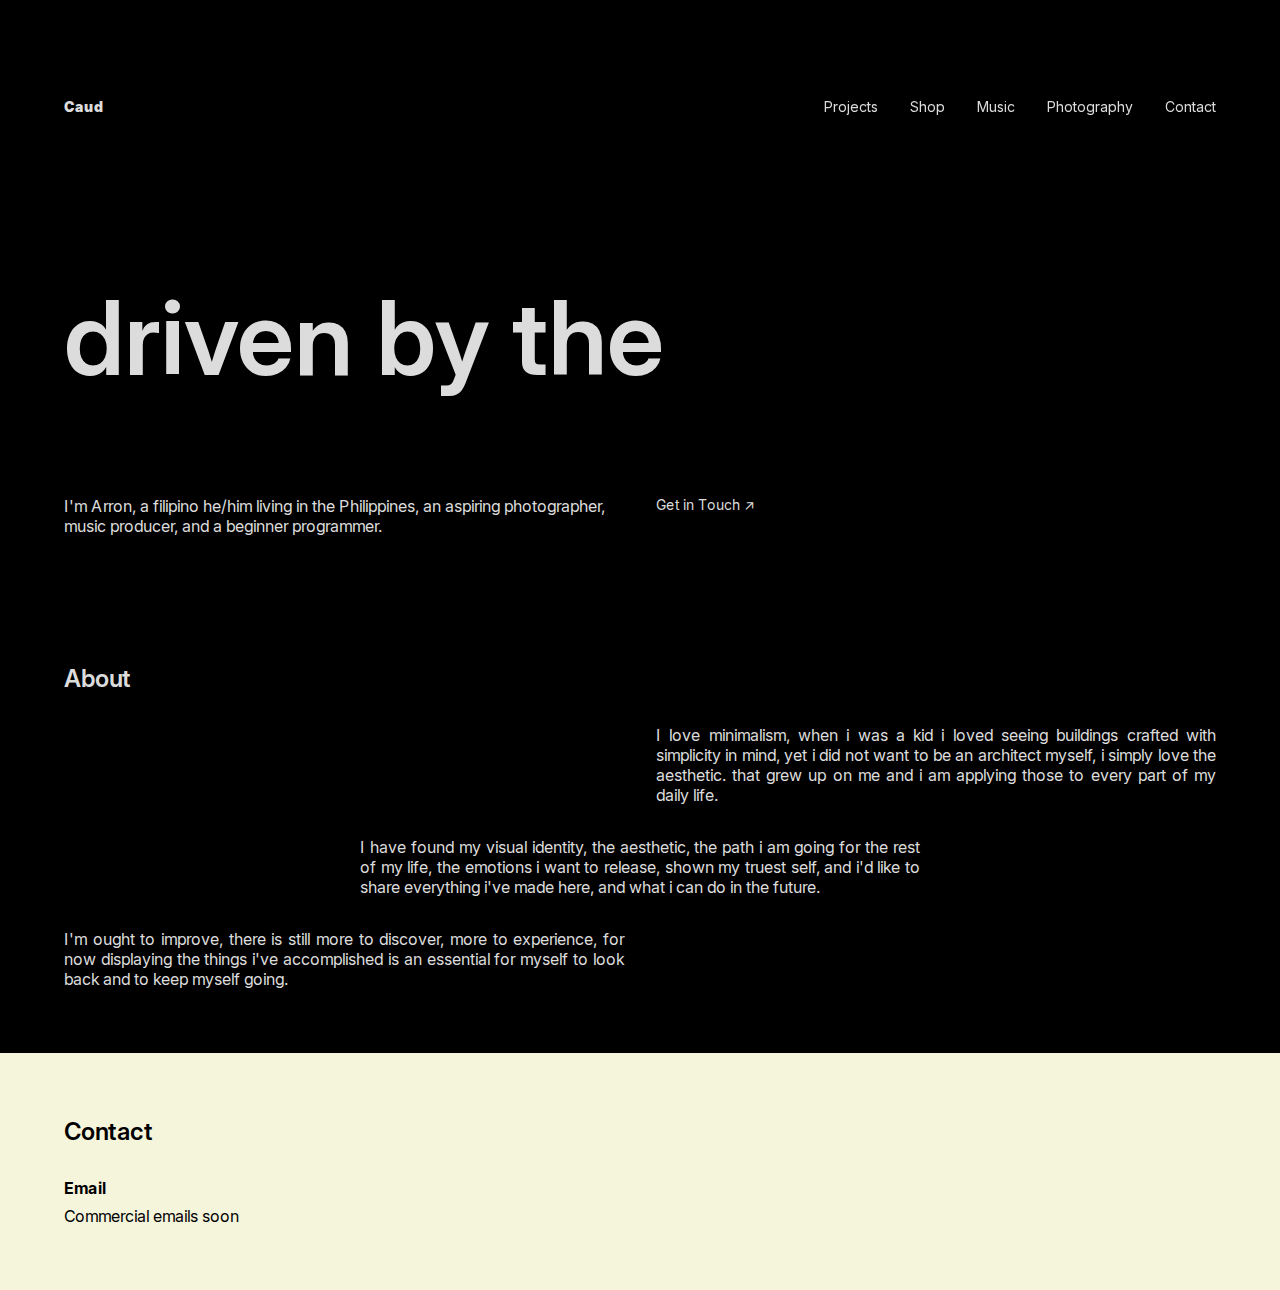
==== index.html @ b6ab56de "initial creation" ====
<!DOCTYPE html>
<html lang="en">
<head>
    <meta charset="UTF-8">
    <meta name="viewport" content="width=device-width, initial-scale=1.0">
    <title>Document</title>
    <link rel="stylesheet" href="style.css">
</head>
<body>
    <header>
        <div class="brand">
            <a href="index.html"><strong>Caud</strong></a>
        </div>
        <button class="nav-toggle" aria-label="toggle navigation">
            ☰
        </button>
        <nav>
            <ul>
                <li><a href="projects.html">Projects</a></li>
                <li><a href="shop.html">Shop</a></li>
                <li><a href="music.html">Music</a></li>
                <li><a href="photography.html">Photography</a></li>
                <li><a href="#footer">Contact</a></li>
            </ul>
        </nav>
    </header>



    <main>
        <div class="row base">
            <h1 id="testing" class="title fullSpan">Hello world,<br>I'm Arron</h1>
            <p class="halfSpan">I'm Arron, a filipino he/him living in the Philippines, an aspiring photographer, music producer, and a beginner programmer.</p>
            <a href="#footer" class="halfSpan">Get in Touch ↗</a>
        </div>
        <div class="row base">
            <h2 class="fullSpan">About</h2>
            <p class="halfSkip interword">I love minimalism, when i was a kid i loved seeing buildings crafted with simplicity in mind, yet i did not want to be an architect myself, i simply love the aesthetic. that grew up on me and i am applying those to every part of my daily life.</p>
            <p class="halfhalfSkip interword">I have found my visual identity, the aesthetic, the path i am going for the rest of my life, the emotions i want to release, shown my truest self, and i'd like to share everything i've made here, and what i can do in the future.</p>
            <p class="halfhalfhalfSkip interword">I'm ought to improve, there is still more to discover, more to experience, for now displaying the things i've accomplished is an essential for myself to look back and to keep myself going.</p>
        </div>
    </main>
    <footer id="footer" class="row base light">
        <h2 class="fullSpan">Contact</h2>
        <div class="halfSpan verticalFlex">
            <p><strong>Email</strong></p>
            <p>Commercial emails soon</p>
        </div>
    </footer>
</body>
<script src="animation.js"></script>
<script src="index.js"></script>
</html>
---- style.css ----
* {
  box-sizing: border-box;
  margin: 0;
}

:root {
  --spacing: 4rem;
  --biggestfont: 4rem;
  --offwhite: rgb(220, 220, 220);
  --title: 4rem;
}

@font-face {
  font-family: "main";
  src: url(InterVariable.ttf);
}

body {
  padding-top: var(--spacing);
  background-color: rgb(0, 0, 0);
  font-family: "main";
  color: var(--offwhite);
  /* border: solid 1px red; */
}

.title {
  margin: var(--title) 0;
  font-size: 8vw;
}

a {
  font-size: 14px;
  text-decoration: none;
  color: var(--offwhite);
}
header {
  display: flex;
  justify-content: space-between;
  align-items: center;
  position: sticky;
  top: 0;
  background-color: rgb(0, 0, 0);
  padding: 1rem var(--spacing);
}

nav {
  position: absolute;
  top: 100%;
  left: 0;
  width: 100%;
  background-color: rgb(0, 0, 0);
  display: none;
  flex-direction: column;
  align-items: left;
}

nav ul {
  list-style: none;
  padding: 1rem 0;
  margin: 0;
  display: flex;
  flex-direction: column;
  gap: 1rem;
}

.brand {
  padding: 1rem 0;
}

.nav-toggle {
  display: none;
  font-size: 1.5rem;
  background: none;
  border: none;
  cursor: pointer;
  color: white;
}

/* Media query for small screens */
@media (max-width: 768px) {
  .nav-toggle {
    display: block;
  }

  nav.open {
    display: flex;
  }

  nav {
    padding: 0 var(--spacing);
    background-color: black;
  }
}

/* backdrop polyfill for firefox */
@supports ((-webkit-backdrop-filter: none) or (backdrop-filter: none)) {
  nav {
    -webkit-backdrop-filter: blur(50px);
    backdrop-filter: blur(25px);
    background-color: rgba(0, 0, 0, 0.5);
  }
}

/* Media query for larger screens to ensure normal layout */
@media (min-width: 769px) {
  header {
    flex-wrap: nowrap;
  }

  nav {
    position: static;
    display: flex;
    flex-basis: auto;
    flex-direction: row;
    justify-content: flex-end;
    width: auto;
    background-color: transparent;
  }

  nav ul {
    flex-direction: row;
    gap: 2rem;
    padding: 0;
  }
}

.row {
  padding: var(--spacing);
}

.base {
  display: grid;
  grid-template-columns: repeat(8, 1fr);
  gap: 2rem;
}

.fullSpan {
  grid-column: span 8;
}

.halfSpan {
  grid-column: span 4;
}

.halfSkip {
  grid-column: calc(4 + 1) / span 4;
}

.halfhalfSkip {
  grid-column: calc(2 + 1) / span 4;
}

.halfhalfhalfSkip {
  grid-column: calc(0 + 1) / span 4;
}

.columnFlex {
  display: flex;
  flex-direction: column;
  align-items: start;
  gap: 2rem;
}

h1,
h2,
h3,
h4,
.brand {
  font-weight: 600;
}

hr {
  height: 1px;
  opacity: 0.25;
  margin: calc(var(--spacing) / 2) 0;
}

img {
  height: 8rem;
  width: 8rem;
}

.flex {
  display: flex;
  gap: var(--spacing);
}

@media only screen and (max-width: 768px) {
  :root {
    --spacing: 2rem;
    --title: 10rem;
  }
  .base {
    grid-template-columns: 1fr;
  }

  .fullSpan {
    grid-column: 1;
  }

  .halfSpan {
    grid-column: 1;
  }

  .halfSkip {
    grid-column: 1;
  }

  .halfhalfSkip {
    grid-column: 1;
  }

  .halfhalfhalfSkip {
    grid-column: 1;
  }
}

div:not(.title) {
  animation: fadeIn 2s;
}

@keyframes fadeIn {
  0% {
    opacity: 0;
  }
  100% {
    opacity: 1;
  }
}

.gray {
  color: rgb(128, 128, 128);
  font-size: 12px;
  font-weight: 500;
}

.verticalFlex {
  display: flex;
  flex-direction: column;
  gap: 0.5rem;
  justify-content: center;
}

.imgWrapper > img {
  object-fit: cover;
  width: 100%;
  height: 100%;
  padding: 2rem;
}

.interword {
  text-align: justify;
  text-justify: inter-word;
}

.light {
  background-color: beige;
  color: black;
}
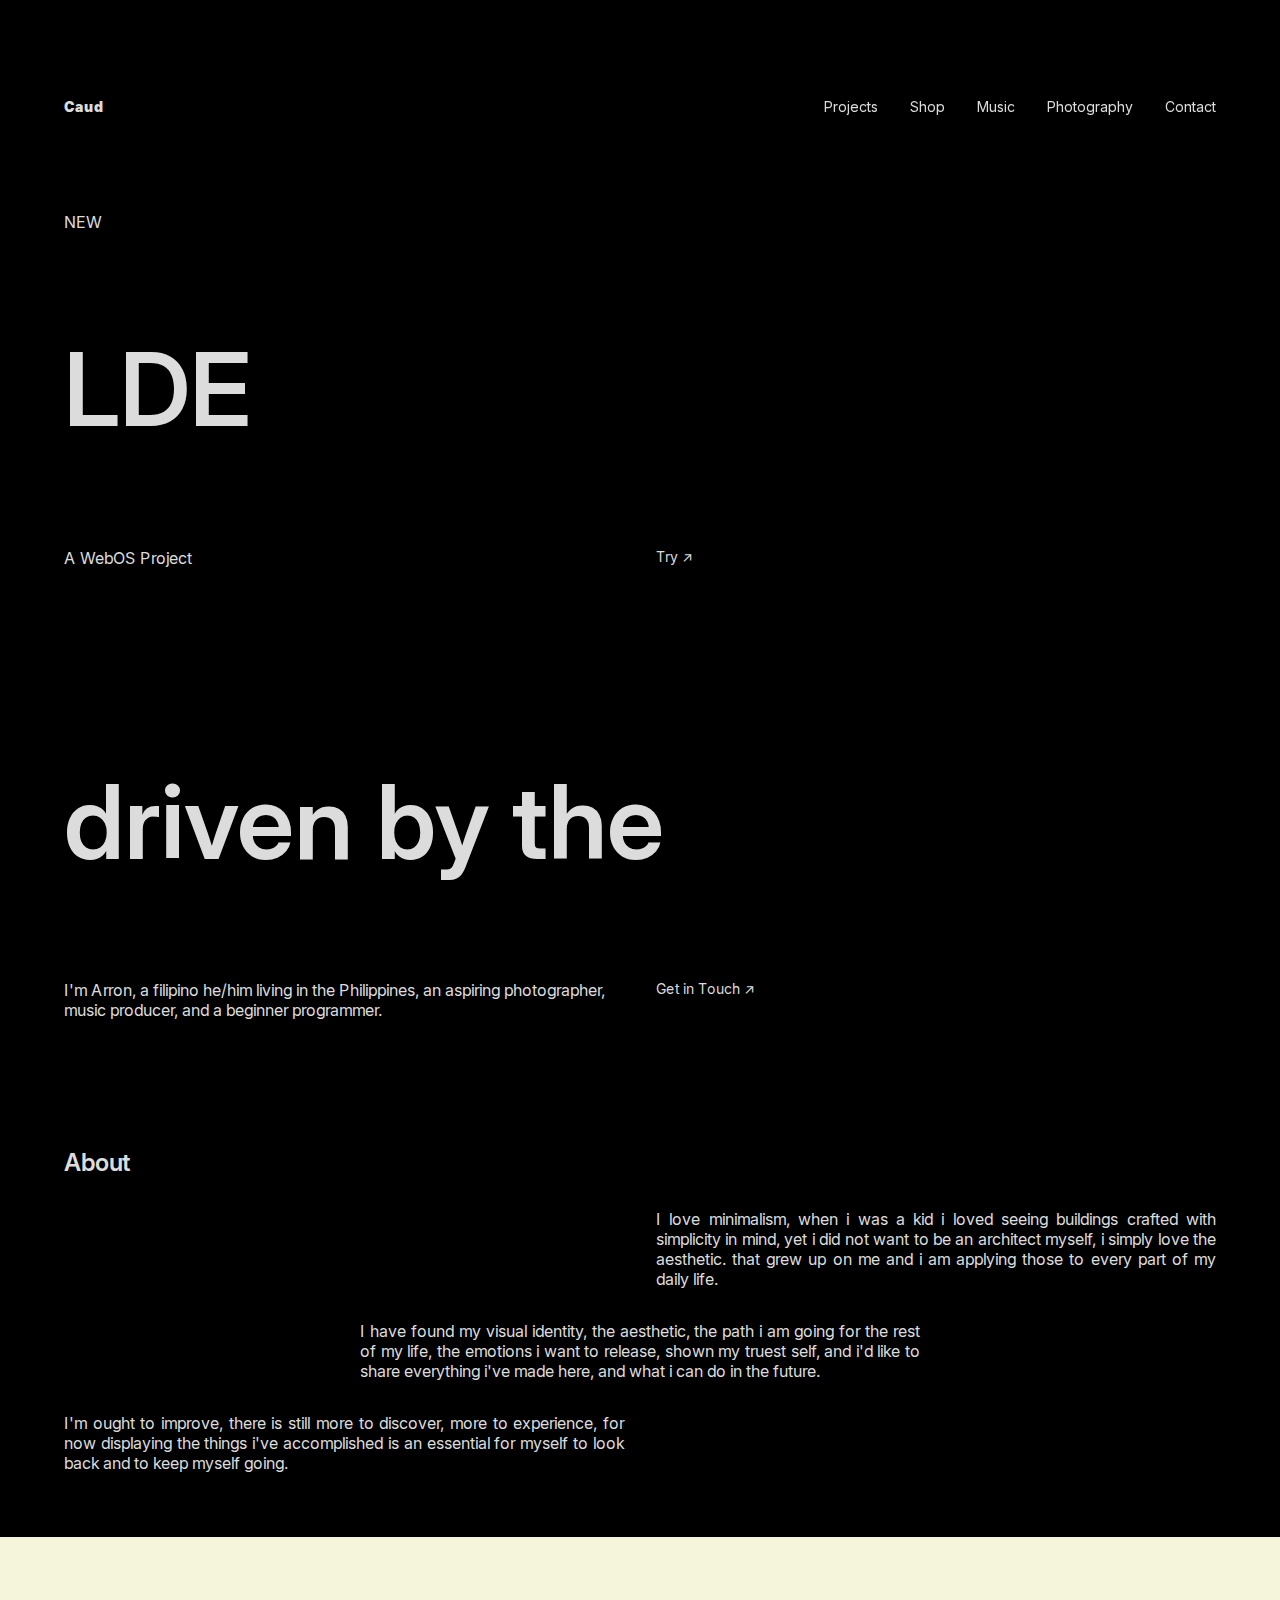
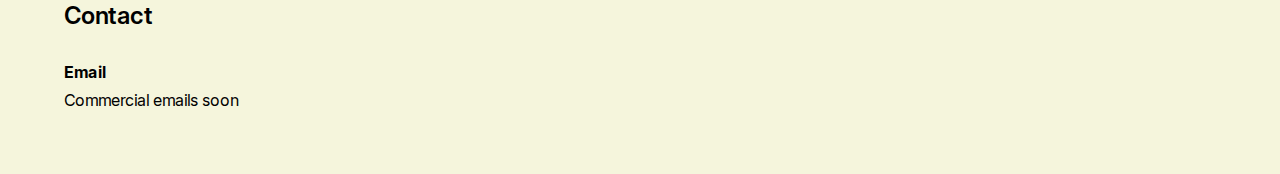
==== commit 7d489ae4: "Advertise LDE" ====
--- a/index.html
+++ b/index.html
@@ -29,7 +29,13 @@
 
     <main>
         <div class="row base">
-            <h1 id="testing" class="title fullSpan">Hello world,<br>I'm Arron</h1>
+            <p class="fullSpan">NEW</p>
+            <h1 class="title fullSpan">LDE</h1>
+            <p class="halfSpan">A WebOS Project</p>
+            <a href="https://caud-me.github.io/LDE/" class="halfSpan">Try ↗</a>
+        </div>
+        <div class="row base">
+            <h1 id="testing" class="title fullSpan">driven by the thoughts</h1>
             <p class="halfSpan">I'm Arron, a filipino he/him living in the Philippines, an aspiring photographer, music producer, and a beginner programmer.</p>
             <a href="#footer" class="halfSpan">Get in Touch ↗</a>
         </div>
@@ -50,4 +56,4 @@
 </body>
 <script src="animation.js"></script>
 <script src="index.js"></script>
-</html>+</html>
